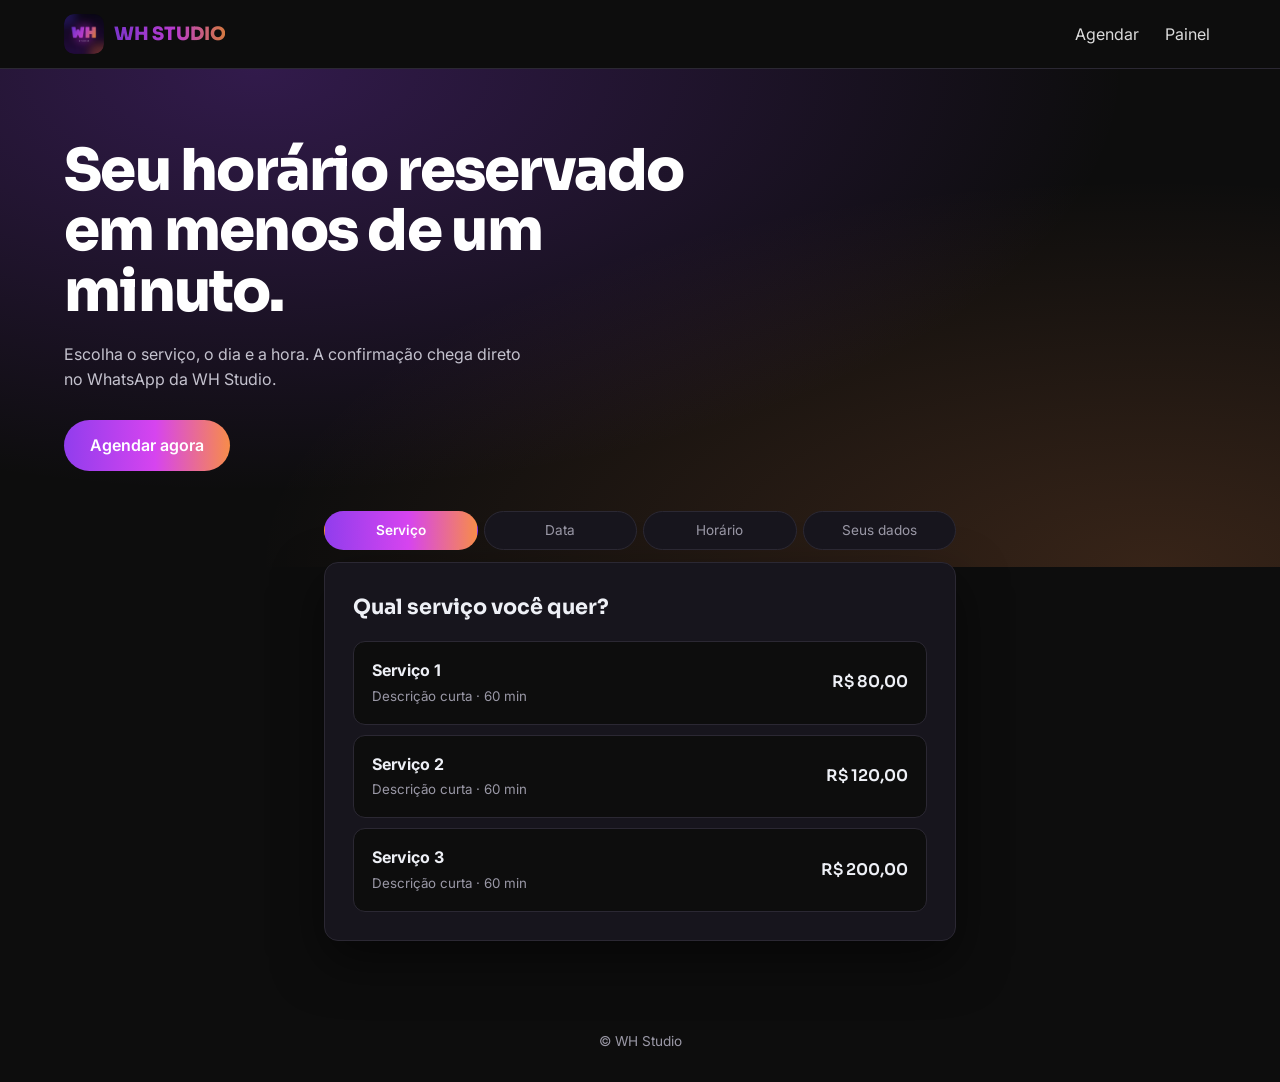
==== index.html @ 8f8f3b32 "Add files via upload" ====
<!DOCTYPE html>
<html lang="pt-BR">
<head>
<meta charset="UTF-8">
<meta name="viewport" content="width=device-width, initial-scale=1.0">
<title>WH Studio — Agende seu horário</title>
<link rel="preconnect" href="https://fonts.googleapis.com">
<link rel="preconnect" href="https://fonts.gstatic.com" crossorigin>
<link href="https://fonts.googleapis.com/css2?family=Sora:wght@400;600;800&family=Inter:wght@400;500&display=swap" rel="stylesheet">
<link rel="icon" href="logo-icon.png">
<link rel="stylesheet" href="style.css">
</head>
<body>
<header class="top">
  <a class="logo" href="#"><img src="logo-icon.png" alt="WH Studio"><span>WH STUDIO</span></a>
  <nav>
    <a href="#agendar">Agendar</a>
    <button id="btnAdmin" class="link">Painel</button>
  </nav>
</header>

<main>
  <section class="hero">
    <h1>Seu horário reservado em menos de um minuto.</h1>
    <p>Escolha o serviço, o dia e a hora. A confirmação chega direto no WhatsApp da WH Studio.</p>
    <a class="btn" href="#agendar">Agendar agora</a>
  </section>

  <section id="agendar" class="booking">
    <ol class="steps" id="steps">
      <li class="on">Serviço</li><li>Data</li><li>Horário</li><li>Seus dados</li>
    </ol>

    <div class="panel" data-step="1">
      <h2>Qual serviço você quer?</h2>
      <div class="services" id="services"></div>
    </div>

    <div class="panel" data-step="2" hidden>
      <h2>Escolha o dia</h2>
      <div class="cal">
        <div class="cal-head">
          <button class="icon" id="prev" aria-label="Mês anterior">‹</button>
          <strong id="monthLabel"></strong>
          <button class="icon" id="next" aria-label="Próximo mês">›</button>
        </div>
        <div class="grid week" id="week"></div>
        <div class="grid" id="days"></div>
      </div>
      <button class="ghost back">Voltar</button>
    </div>

    <div class="panel" data-step="3" hidden>
      <h2>Horários disponíveis em <span id="dateLabel"></span></h2>
      <div class="slots" id="slots"></div>
      <button class="ghost back">Voltar</button>
    </div>

    <div class="panel" data-step="4" hidden>
      <h2>Quase lá</h2>
      <div class="resume" id="resume"></div>
      <div class="fields">
        <label>Nome<input id="name" autocomplete="name" placeholder="Seu nome completo"></label>
        <label>WhatsApp<input id="phone" type="tel" autocomplete="tel" placeholder="(79) 90000-0000"></label>
      </div>
      <p class="err" id="err" role="alert"></p>
      <div class="row">
        <button class="ghost back">Voltar</button>
        <button class="btn" id="confirm">Confirmar agendamento</button>
      </div>
    </div>

    <div class="panel done" data-step="5" hidden>
      <h2>Agendamento confirmado</h2>
      <p id="doneText"></p>
      <a class="btn" id="wa" target="_blank" rel="noopener">Enviar confirmação no WhatsApp</a>
      <button class="ghost" id="again">Fazer outro agendamento</button>
    </div>
  </section>
</main>

<dialog id="admin">
  <div class="admin-head"><h2>Agendamentos</h2><button class="icon" id="closeAdmin" aria-label="Fechar">×</button></div>
  <div id="adminLogin">
    <label>Senha do painel<input id="pin" type="password" placeholder="Digite a senha"></label>
    <button class="btn" id="enter">Entrar</button>
  </div>
  <div id="adminList" hidden></div>
</dialog>

<footer>© WH Studio</footer>
<script src="script.js"></script>
</body>
</html>
---- style.css ----
/* ====== CORES DA WH STUDIO — troque aqui ====== */
:root{
  --purple:#913DED;       /* roxo da logo */
  --magenta:#D644EF;      /* magenta da logo */
  --orange:#F78C4A;       /* laranja da logo */
  --grad:linear-gradient(90deg,#913DED,#D644EF 55%,#F78C4A);
  --brand:#D644EF;
  --ink:#0D0D0D;         /* fundo principal */
  --paper:#17151D;       /* cards */
  --bg:#0D0D0D;
  --text:#EEF0F6;
  --muted:#9A98A6;
  --line:#2B2833;
  --danger:#FF6B6B;
  --radius:14px;
}
*{box-sizing:border-box;margin:0}
body{font:16px/1.55 Inter,system-ui,sans-serif;background:var(--bg);color:var(--text)}
h1,h2,.logo{font-family:Sora,sans-serif}
button{font:inherit;cursor:pointer}
:focus-visible{outline:3px solid var(--magenta);outline-offset:2px}

.top{display:flex;justify-content:space-between;align-items:center;padding:14px 5vw;border-bottom:1px solid var(--line);color:#fff}
.logo{display:flex;align-items:center;gap:10px;font-weight:800;font-size:1.15rem;text-decoration:none;letter-spacing:-.01em}
.logo img{width:40px;height:40px;border-radius:10px}
.logo span{background:var(--grad);-webkit-background-clip:text;background-clip:text;color:transparent}
.top nav{display:flex;gap:20px;align-items:center}
.top a,.link{color:#fff;text-decoration:none;background:none;border:0;opacity:.85}
.top a:hover,.link:hover{opacity:1;color:var(--orange)}

.hero{background:radial-gradient(ellipse at 20% 0%,rgba(145,61,237,.28),transparent 60%),radial-gradient(ellipse at 90% 100%,rgba(247,140,74,.18),transparent 55%);color:#fff;padding:72px 5vw 96px}
.hero h1{font-size:clamp(2rem,6vw,3.6rem);line-height:1.05;max-width:16ch;font-weight:800;letter-spacing:-.03em}
.hero p{margin:20px 0 28px;max-width:46ch;color:#C4C2CE}

.btn{display:inline-block;background:var(--grad);color:#fff;border:0;border-radius:999px;padding:13px 26px;font-weight:600;text-decoration:none;transition:filter .15s,transform .15s}
.btn:hover{filter:brightness(1.12);transform:translateY(-1px)}
.ghost{background:none;border:1px solid var(--line);border-radius:999px;padding:11px 22px;color:var(--text)}
.ghost:hover{border-color:var(--magenta)}
.icon{background:none;color:var(--text);border:1px solid var(--line);border-radius:50%;width:38px;height:38px;font-size:1.2rem}
.icon:hover{border-color:var(--magenta)}

.booking{max-width:760px;margin:-56px auto 60px;padding:0 5vw}
.steps{list-style:none;display:flex;gap:6px;padding:0;margin-bottom:12px}
.steps li{flex:1;text-align:center;font-size:.85rem;padding:8px 4px;border-radius:999px;background:var(--paper);color:var(--muted);border:1px solid var(--line)}
.steps li.on{background:var(--grad);color:#fff;border-color:transparent;font-weight:600}
.steps li.ok{color:var(--text)}

.panel{background:var(--paper);border:1px solid var(--line);border-radius:var(--radius);padding:28px;box-shadow:0 20px 50px rgba(0,0,0,.5)}
.panel[hidden]{display:none}
.panel h2{font-size:1.3rem;margin-bottom:18px}
.panel .back{margin-top:20px}

.services{display:grid;gap:10px}
.svc{display:flex;justify-content:space-between;align-items:center;text-align:left;width:100%;padding:16px 18px;border:1px solid var(--line);border-radius:12px;background:var(--bg);color:var(--text)}
.svc:hover{border-color:var(--magenta);background:#1F1A29}
.svc b{display:block}
.svc small{color:var(--muted)}
.svc .price{font-family:Sora;font-weight:600}

.cal-head{display:flex;justify-content:space-between;align-items:center;margin-bottom:12px;text-transform:capitalize}
.grid{display:grid;grid-template-columns:repeat(7,1fr);gap:6px}
.week{margin-bottom:6px;text-align:center;color:var(--muted);font-size:.8rem}
.day{aspect-ratio:1;border:1px solid var(--line);border-radius:10px;background:var(--bg);color:var(--text);font-weight:500}
.day:hover:not(:disabled){background:var(--grad);border-color:transparent;color:#fff}
.day:disabled{opacity:.3;cursor:not-allowed;background:transparent;border-color:transparent}
.day.today{border-color:var(--orange)}
.blank{visibility:hidden}

.slots{display:grid;grid-template-columns:repeat(auto-fill,minmax(90px,1fr));gap:10px}
.slot{padding:12px;border:1px solid var(--line);border-radius:10px;background:var(--bg);color:var(--text);font-weight:500}
.slot:hover:not(:disabled){background:var(--grad);border-color:transparent;color:#fff}
.slot:disabled{text-decoration:line-through;color:var(--muted);opacity:.5;cursor:not-allowed}

.resume{background:var(--bg);border-left:4px solid var(--magenta);border-radius:8px;padding:14px 16px;margin-bottom:18px}
.fields{display:grid;gap:14px}
label{display:grid;gap:6px;font-weight:500;font-size:.92rem}
input{font:inherit;padding:12px 14px;border:1px solid var(--line);border-radius:10px;background:var(--bg);color:var(--text)}
input:focus{border-color:var(--magenta);outline:none;box-shadow:0 0 0 3px rgba(214,68,239,.25)}
.err{color:var(--danger);min-height:1.4em;margin-top:8px;font-size:.9rem}
.row{display:flex;gap:12px;justify-content:space-between;flex-wrap:wrap;margin-top:8px}
.row .back{margin-top:0}
.done{text-align:center}
.done p{margin-bottom:20px}
.done .ghost{display:block;margin:14px auto 0}

dialog{background:var(--paper);color:var(--text);border:1px solid var(--line);border-radius:var(--radius);padding:24px;width:min(560px,92vw);max-height:80vh;overflow:auto}
dialog::backdrop{background:rgba(0,0,0,.75)}
.admin-head{display:flex;justify-content:space-between;align-items:center;margin-bottom:16px}
#adminLogin{display:grid;gap:12px}
.item{display:flex;justify-content:space-between;gap:12px;align-items:center;padding:12px 0;border-bottom:1px solid var(--line)}
.item small{color:var(--muted);display:block}
.item button{background:none;border:1px solid var(--danger);color:var(--danger);border-radius:8px;padding:6px 10px}
.empty{color:var(--muted)}

footer{text-align:center;padding:30px;color:var(--muted);font-size:.85rem}
@media(max-width:520px){.panel{padding:20px}.hero{padding-top:48px}}
@media(prefers-reduced-motion:reduce){*{transition:none!important}}
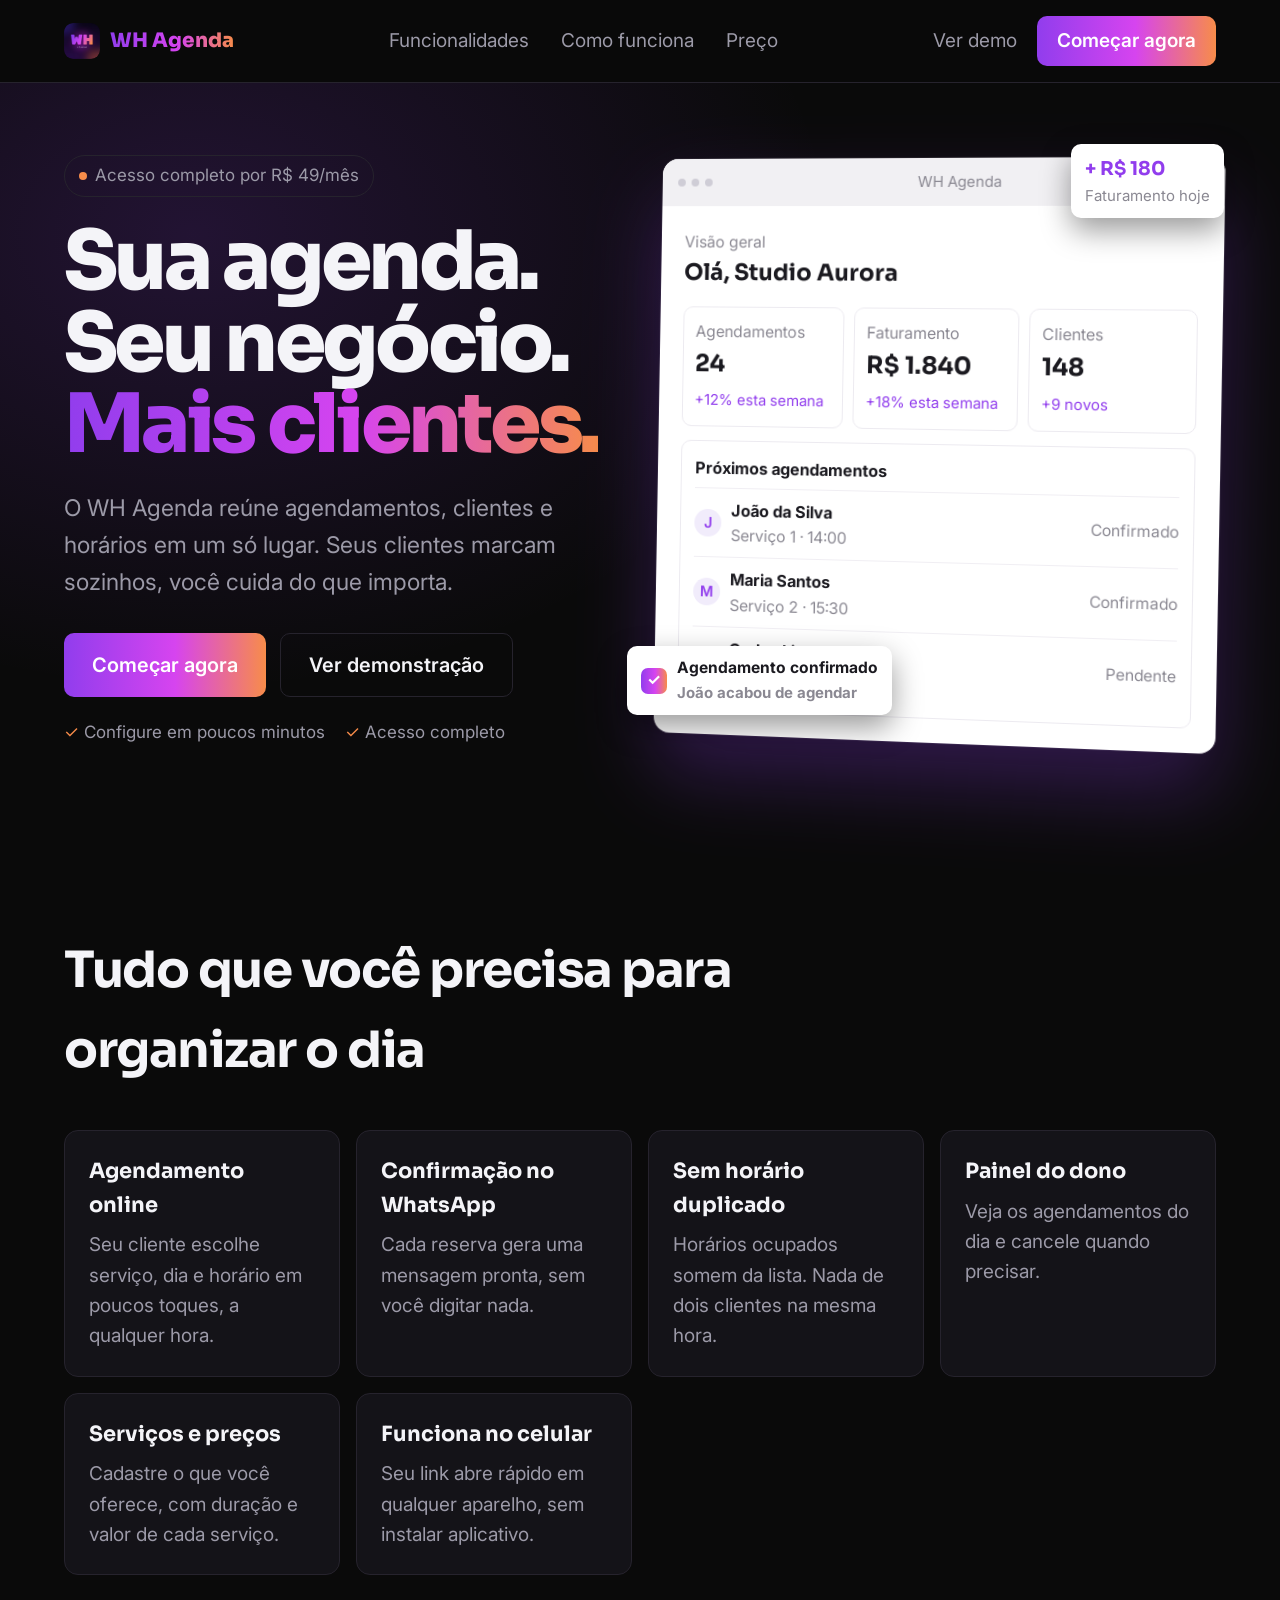
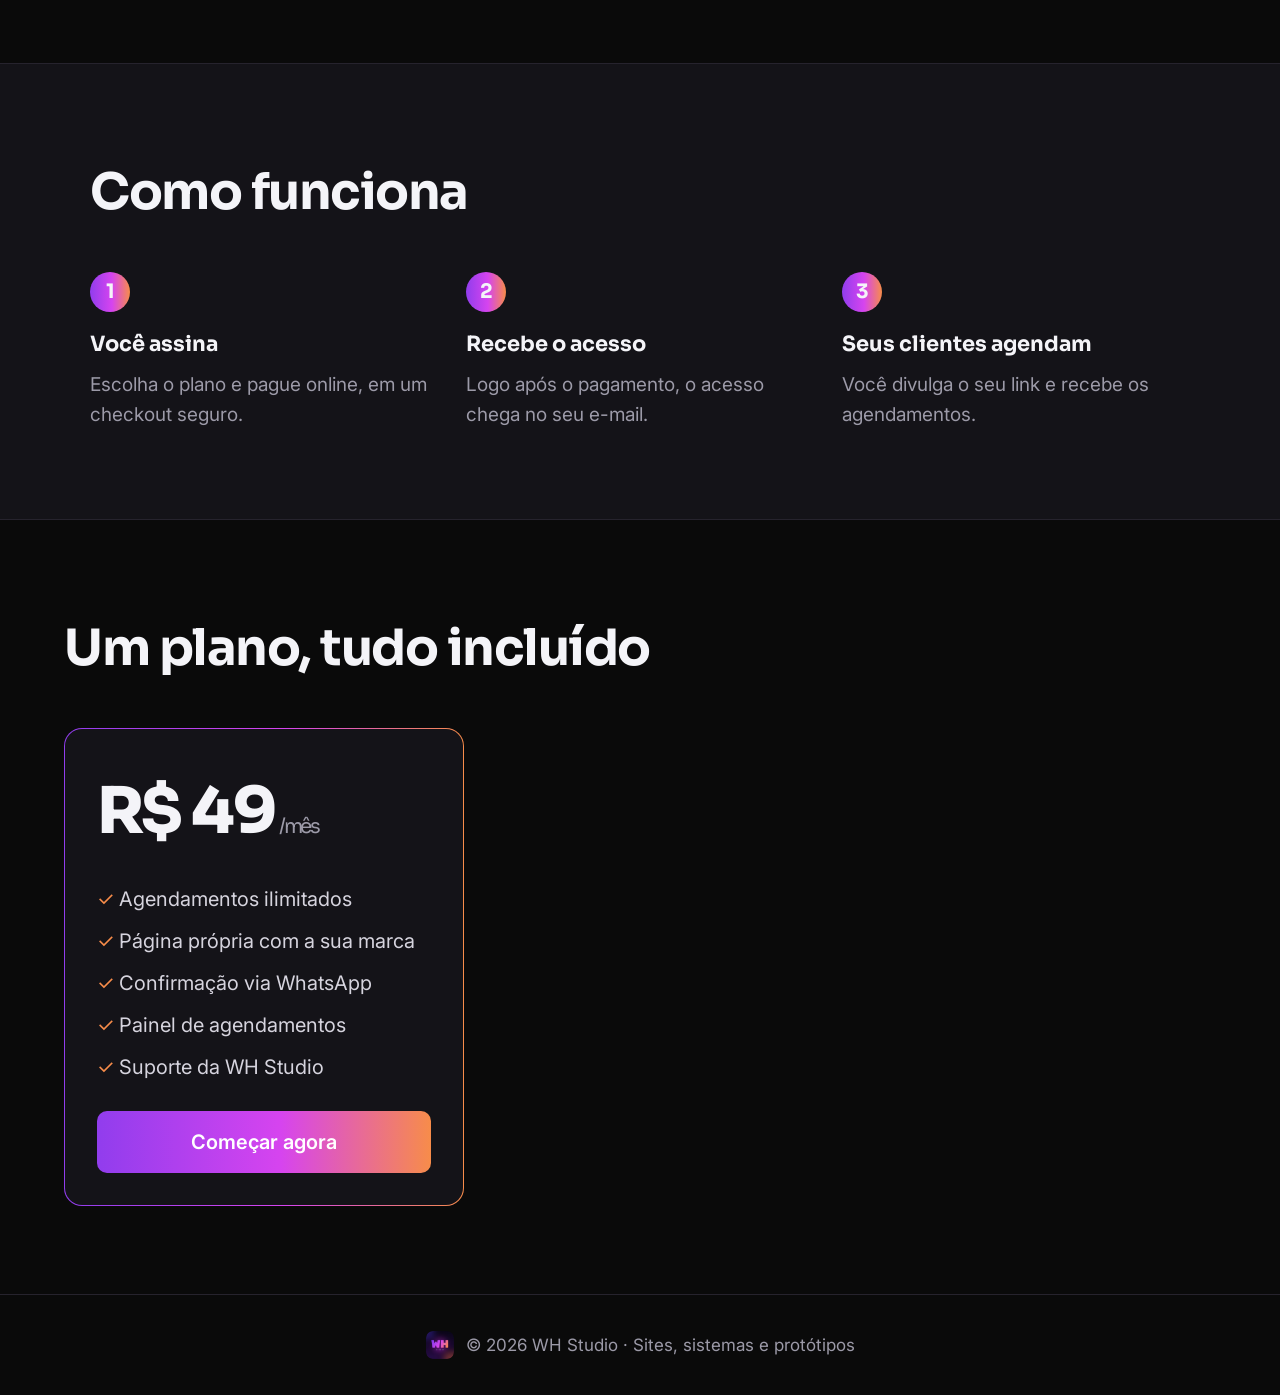
==== commit e54cd32d: "Add files via upload" ====
--- a/index.html
+++ b/index.html
@@ -3,92 +3,107 @@
 <head>
 <meta charset="UTF-8">
 <meta name="viewport" content="width=device-width, initial-scale=1.0">
-<title>WH Studio — Agende seu horário</title>
+<title>WH Agenda — Sua agenda. Seu negócio. Mais clientes.</title>
+<meta name="description" content="Sistema de agendamento online para o seu negócio, por WH Studio.">
 <link rel="preconnect" href="https://fonts.googleapis.com">
 <link rel="preconnect" href="https://fonts.gstatic.com" crossorigin>
-<link href="https://fonts.googleapis.com/css2?family=Sora:wght@400;600;800&family=Inter:wght@400;500&display=swap" rel="stylesheet">
+<link href="https://fonts.googleapis.com/css2?family=Sora:wght@400;600;800&family=Inter:wght@400;500;600&display=swap" rel="stylesheet">
 <link rel="icon" href="logo-icon.png">
 <link rel="stylesheet" href="style.css">
 </head>
 <body>
 <header class="top">
-  <a class="logo" href="#"><img src="logo-icon.png" alt="WH Studio"><span>WH STUDIO</span></a>
-  <nav>
-    <a href="#agendar">Agendar</a>
-    <button id="btnAdmin" class="link">Painel</button>
+  <a class="logo" href="#"><img src="logo-icon.png" alt=""><span>WH Agenda</span></a>
+  <nav class="links">
+    <a href="#funcionalidades">Funcionalidades</a>
+    <a href="#como-funciona">Como funciona</a>
+    <a href="#preco">Preço</a>
   </nav>
+  <div class="actions">
+    <a class="plain" href="agendar.html">Ver demo</a>
+    <button class="btn sm" data-open>Começar agora</button>
+  </div>
 </header>
 
 <main>
   <section class="hero">
-    <h1>Seu horário reservado em menos de um minuto.</h1>
-    <p>Escolha o serviço, o dia e a hora. A confirmação chega direto no WhatsApp da WH Studio.</p>
-    <a class="btn" href="#agendar">Agendar agora</a>
+    <div class="copy">
+      <p class="badge"><i></i>Acesso completo por R$ 49/mês</p>
+      <h1>Sua agenda.<br>Seu negócio.<br><em>Mais clientes.</em></h1>
+      <p class="lead">O WH Agenda reúne agendamentos, clientes e horários em um só lugar. Seus clientes marcam sozinhos, você cuida do que importa.</p>
+      <div class="cta">
+        <button class="btn" data-open>Começar agora</button>
+        <a class="btn outline" href="agendar.html">Ver demonstração</a>
+      </div>
+      <p class="checks"><span>✓ Configure em poucos minutos</span><span>✓ Acesso completo</span></p>
+    </div>
+
+    <div class="mock" aria-hidden="true">
+      <div class="win">
+        <div class="bar"><b></b><b></b><b></b><span>WH Agenda</span></div>
+        <div class="body">
+          <small>Visão geral</small>
+          <h3>Olá, Studio Aurora</h3>
+          <div class="stats">
+            <div><small>Agendamentos</small><strong>24</strong><em>+12% esta semana</em></div>
+            <div><small>Faturamento</small><strong>R$ 1.840</strong><em>+18% esta semana</em></div>
+            <div><small>Clientes</small><strong>148</strong><em>+9 novos</em></div>
+          </div>
+          <div class="list">
+            <h4>Próximos agendamentos</h4>
+            <p><span class="av">J</span><b>João da Silva<small>Serviço 1 · 14:00</small></b><u>Confirmado</u></p>
+            <p><span class="av">M</span><b>Maria Santos<small>Serviço 2 · 15:30</small></b><u>Confirmado</u></p>
+            <p><span class="av">C</span><b>Carlos Lima<small>Serviço 3 · 17:00</small></b><u>Pendente</u></p>
+          </div>
+        </div>
+      </div>
+      <div class="chip c1"><strong>+ R$ 180</strong><small>Faturamento hoje</small></div>
+      <div class="chip c2"><span class="ok">✓</span><b>Agendamento confirmado<small>João acabou de agendar</small></b></div>
+    </div>
   </section>
 
-  <section id="agendar" class="booking">
-    <ol class="steps" id="steps">
-      <li class="on">Serviço</li><li>Data</li><li>Horário</li><li>Seus dados</li>
+  <section id="funcionalidades" class="sec">
+    <h2>Tudo que você precisa para organizar o dia</h2>
+    <div class="cards">
+      <article><h3>Agendamento online</h3><p>Seu cliente escolhe serviço, dia e horário em poucos toques, a qualquer hora.</p></article>
+      <article><h3>Confirmação no WhatsApp</h3><p>Cada reserva gera uma mensagem pronta, sem você digitar nada.</p></article>
+      <article><h3>Sem horário duplicado</h3><p>Horários ocupados somem da lista. Nada de dois clientes na mesma hora.</p></article>
+      <article><h3>Painel do dono</h3><p>Veja os agendamentos do dia e cancele quando precisar.</p></article>
+      <article><h3>Serviços e preços</h3><p>Cadastre o que você oferece, com duração e valor de cada serviço.</p></article>
+      <article><h3>Funciona no celular</h3><p>Seu link abre rápido em qualquer aparelho, sem instalar aplicativo.</p></article>
+    </div>
+  </section>
+
+  <section id="como-funciona" class="sec alt">
+    <h2>Como funciona</h2>
+    <ol class="how">
+      <li><b>1</b><h3>Você assina</h3><p>Escolha o plano e pague online, em um checkout seguro.</p></li>
+      <li><b>2</b><h3>Recebe o acesso</h3><p>Logo após o pagamento, o acesso chega no seu e-mail.</p></li>
+      <li><b>3</b><h3>Seus clientes agendam</h3><p>Você divulga o seu link e recebe os agendamentos.</p></li>
     </ol>
+  </section>
 
-    <div class="panel" data-step="1">
-      <h2>Qual serviço você quer?</h2>
-      <div class="services" id="services"></div>
-    </div>
-
-    <div class="panel" data-step="2" hidden>
-      <h2>Escolha o dia</h2>
-      <div class="cal">
-        <div class="cal-head">
-          <button class="icon" id="prev" aria-label="Mês anterior">‹</button>
-          <strong id="monthLabel"></strong>
-          <button class="icon" id="next" aria-label="Próximo mês">›</button>
-        </div>
-        <div class="grid week" id="week"></div>
-        <div class="grid" id="days"></div>
-      </div>
-      <button class="ghost back">Voltar</button>
-    </div>
-
-    <div class="panel" data-step="3" hidden>
-      <h2>Horários disponíveis em <span id="dateLabel"></span></h2>
-      <div class="slots" id="slots"></div>
-      <button class="ghost back">Voltar</button>
-    </div>
-
-    <div class="panel" data-step="4" hidden>
-      <h2>Quase lá</h2>
-      <div class="resume" id="resume"></div>
-      <div class="fields">
-        <label>Nome<input id="name" autocomplete="name" placeholder="Seu nome completo"></label>
-        <label>WhatsApp<input id="phone" type="tel" autocomplete="tel" placeholder="(79) 90000-0000"></label>
-      </div>
-      <p class="err" id="err" role="alert"></p>
-      <div class="row">
-        <button class="ghost back">Voltar</button>
-        <button class="btn" id="confirm">Confirmar agendamento</button>
-      </div>
-    </div>
-
-    <div class="panel done" data-step="5" hidden>
-      <h2>Agendamento confirmado</h2>
-      <p id="doneText"></p>
-      <a class="btn" id="wa" target="_blank" rel="noopener">Enviar confirmação no WhatsApp</a>
-      <button class="ghost" id="again">Fazer outro agendamento</button>
+  <section id="preco" class="sec">
+    <h2>Um plano, tudo incluído</h2>
+    <div class="plan">
+      <p class="price">R$ 49<small>/mês</small></p>
+      <ul>
+        <li>✓ Agendamentos ilimitados</li>
+        <li>✓ Página própria com a sua marca</li>
+        <li>✓ Confirmação via WhatsApp</li>
+        <li>✓ Painel de agendamentos</li>
+        <li>✓ Suporte da WH Studio</li>
+      </ul>
+      <button class="btn block" data-open>Começar agora</button>
     </div>
   </section>
 </main>
 
-<dialog id="admin">
-  <div class="admin-head"><h2>Agendamentos</h2><button class="icon" id="closeAdmin" aria-label="Fechar">×</button></div>
-  <div id="adminLogin">
-    <label>Senha do painel<input id="pin" type="password" placeholder="Digite a senha"></label>
-    <button class="btn" id="enter">Entrar</button>
-  </div>
-  <div id="adminList" hidden></div>
-</dialog>
+<footer>
+  <img src="logo-icon.png" alt="" width="28" height="28">
+  <span>© <span id="year"></span> WH Studio · Sites, sistemas e protótipos</span>
+</footer>
 
-<footer>© WH Studio</footer>
 <script src="script.js"></script>
 </body>
 </html>
--- a/style.css
+++ b/style.css
@@ -1,97 +1,623 @@
-/* ====== CORES DA WH STUDIO — troque aqui ====== */
-:root{
-  --purple:#913DED;       /* roxo da logo */
-  --magenta:#D644EF;      /* magenta da logo */
-  --orange:#F78C4A;       /* laranja da logo */
-  --grad:linear-gradient(90deg,#913DED,#D644EF 55%,#F78C4A);
-  --brand:#D644EF;
-  --ink:#0D0D0D;         /* fundo principal */
-  --paper:#17151D;       /* cards */
-  --bg:#0D0D0D;
-  --text:#EEF0F6;
-  --muted:#9A98A6;
-  --line:#2B2833;
-  --danger:#FF6B6B;
-  --radius:14px;
-}
-*{box-sizing:border-box;margin:0}
-body{font:16px/1.55 Inter,system-ui,sans-serif;background:var(--bg);color:var(--text)}
-h1,h2,.logo{font-family:Sora,sans-serif}
-button{font:inherit;cursor:pointer}
-:focus-visible{outline:3px solid var(--magenta);outline-offset:2px}
-
-.top{display:flex;justify-content:space-between;align-items:center;padding:14px 5vw;border-bottom:1px solid var(--line);color:#fff}
-.logo{display:flex;align-items:center;gap:10px;font-weight:800;font-size:1.15rem;text-decoration:none;letter-spacing:-.01em}
-.logo img{width:40px;height:40px;border-radius:10px}
-.logo span{background:var(--grad);-webkit-background-clip:text;background-clip:text;color:transparent}
-.top nav{display:flex;gap:20px;align-items:center}
-.top a,.link{color:#fff;text-decoration:none;background:none;border:0;opacity:.85}
-.top a:hover,.link:hover{opacity:1;color:var(--orange)}
-
-.hero{background:radial-gradient(ellipse at 20% 0%,rgba(145,61,237,.28),transparent 60%),radial-gradient(ellipse at 90% 100%,rgba(247,140,74,.18),transparent 55%);color:#fff;padding:72px 5vw 96px}
-.hero h1{font-size:clamp(2rem,6vw,3.6rem);line-height:1.05;max-width:16ch;font-weight:800;letter-spacing:-.03em}
-.hero p{margin:20px 0 28px;max-width:46ch;color:#C4C2CE}
-
-.btn{display:inline-block;background:var(--grad);color:#fff;border:0;border-radius:999px;padding:13px 26px;font-weight:600;text-decoration:none;transition:filter .15s,transform .15s}
-.btn:hover{filter:brightness(1.12);transform:translateY(-1px)}
-.ghost{background:none;border:1px solid var(--line);border-radius:999px;padding:11px 22px;color:var(--text)}
-.ghost:hover{border-color:var(--magenta)}
-.icon{background:none;color:var(--text);border:1px solid var(--line);border-radius:50%;width:38px;height:38px;font-size:1.2rem}
-.icon:hover{border-color:var(--magenta)}
-
-.booking{max-width:760px;margin:-56px auto 60px;padding:0 5vw}
-.steps{list-style:none;display:flex;gap:6px;padding:0;margin-bottom:12px}
-.steps li{flex:1;text-align:center;font-size:.85rem;padding:8px 4px;border-radius:999px;background:var(--paper);color:var(--muted);border:1px solid var(--line)}
-.steps li.on{background:var(--grad);color:#fff;border-color:transparent;font-weight:600}
-.steps li.ok{color:var(--text)}
-
-.panel{background:var(--paper);border:1px solid var(--line);border-radius:var(--radius);padding:28px;box-shadow:0 20px 50px rgba(0,0,0,.5)}
-.panel[hidden]{display:none}
-.panel h2{font-size:1.3rem;margin-bottom:18px}
-.panel .back{margin-top:20px}
-
-.services{display:grid;gap:10px}
-.svc{display:flex;justify-content:space-between;align-items:center;text-align:left;width:100%;padding:16px 18px;border:1px solid var(--line);border-radius:12px;background:var(--bg);color:var(--text)}
-.svc:hover{border-color:var(--magenta);background:#1F1A29}
-.svc b{display:block}
-.svc small{color:var(--muted)}
-.svc .price{font-family:Sora;font-weight:600}
-
-.cal-head{display:flex;justify-content:space-between;align-items:center;margin-bottom:12px;text-transform:capitalize}
-.grid{display:grid;grid-template-columns:repeat(7,1fr);gap:6px}
-.week{margin-bottom:6px;text-align:center;color:var(--muted);font-size:.8rem}
-.day{aspect-ratio:1;border:1px solid var(--line);border-radius:10px;background:var(--bg);color:var(--text);font-weight:500}
-.day:hover:not(:disabled){background:var(--grad);border-color:transparent;color:#fff}
-.day:disabled{opacity:.3;cursor:not-allowed;background:transparent;border-color:transparent}
-.day.today{border-color:var(--orange)}
-.blank{visibility:hidden}
-
-.slots{display:grid;grid-template-columns:repeat(auto-fill,minmax(90px,1fr));gap:10px}
-.slot{padding:12px;border:1px solid var(--line);border-radius:10px;background:var(--bg);color:var(--text);font-weight:500}
-.slot:hover:not(:disabled){background:var(--grad);border-color:transparent;color:#fff}
-.slot:disabled{text-decoration:line-through;color:var(--muted);opacity:.5;cursor:not-allowed}
-
-.resume{background:var(--bg);border-left:4px solid var(--magenta);border-radius:8px;padding:14px 16px;margin-bottom:18px}
-.fields{display:grid;gap:14px}
-label{display:grid;gap:6px;font-weight:500;font-size:.92rem}
-input{font:inherit;padding:12px 14px;border:1px solid var(--line);border-radius:10px;background:var(--bg);color:var(--text)}
-input:focus{border-color:var(--magenta);outline:none;box-shadow:0 0 0 3px rgba(214,68,239,.25)}
-.err{color:var(--danger);min-height:1.4em;margin-top:8px;font-size:.9rem}
-.row{display:flex;gap:12px;justify-content:space-between;flex-wrap:wrap;margin-top:8px}
-.row .back{margin-top:0}
-.done{text-align:center}
-.done p{margin-bottom:20px}
-.done .ghost{display:block;margin:14px auto 0}
-
-dialog{background:var(--paper);color:var(--text);border:1px solid var(--line);border-radius:var(--radius);padding:24px;width:min(560px,92vw);max-height:80vh;overflow:auto}
-dialog::backdrop{background:rgba(0,0,0,.75)}
-.admin-head{display:flex;justify-content:space-between;align-items:center;margin-bottom:16px}
-#adminLogin{display:grid;gap:12px}
-.item{display:flex;justify-content:space-between;gap:12px;align-items:center;padding:12px 0;border-bottom:1px solid var(--line)}
-.item small{color:var(--muted);display:block}
-.item button{background:none;border:1px solid var(--danger);color:var(--danger);border-radius:8px;padding:6px 10px}
-.empty{color:var(--muted)}
-
-footer{text-align:center;padding:30px;color:var(--muted);font-size:.85rem}
-@media(max-width:520px){.panel{padding:20px}.hero{padding-top:48px}}
-@media(prefers-reduced-motion:reduce){*{transition:none!important}}
+/* ====== CORES DA WH STUDIO ====== */
+:root {
+  --purple: #913DED;
+  --magenta: #D644EF;
+  --orange: #F78C4A;
+  --grad: linear-gradient(90deg, #913DED, #D644EF 55%, #F78C4A);
+  --bg: #0A0A0A;
+  --card: #141318;
+  --line: #26232D;
+  --text: #F4F4F8;
+  --muted: #9C9AA8;
+  --danger: #FF6B6B;
+}
+
+* {
+  box-sizing: border-box;
+  margin: 0
+}
+
+html {
+  font-size: 125%;
+  scroll-behavior: smooth;
+  scroll-padding-top: 80px
+}
+
+body {
+  font: 1rem/1.6 Inter, system-ui, sans-serif;
+  background: var(--bg);
+  color: var(--text)
+}
+
+h1,
+h2,
+h3,
+.logo,
+.price {
+  font-family: Sora, sans-serif
+}
+
+button {
+  font: inherit;
+  cursor: pointer
+}
+
+a {
+  color: inherit
+}
+
+:focus-visible {
+  outline: 3px solid var(--magenta);
+  outline-offset: 2px
+}
+
+.top {
+  display: flex;
+  align-items: center;
+  justify-content: space-between;
+  gap: 16px;
+  padding: 16px 5vw;
+  border-bottom: 1px solid var(--line);
+  position: sticky;
+  top: 0;
+  background: rgba(10, 10, 10, .88);
+  backdrop-filter: blur(10px);
+  z-index: 5
+}
+
+.logo {
+  display: flex;
+  align-items: center;
+  gap: 10px;
+  font-weight: 800;
+  text-decoration: none
+}
+
+.logo img {
+  width: 36px;
+  height: 36px;
+  border-radius: 9px
+}
+
+.logo span {
+  background: var(--grad);
+  -webkit-background-clip: text;
+  background-clip: text;
+  color: transparent
+}
+
+.links {
+  display: flex;
+  gap: 32px
+}
+
+.links a,
+.plain {
+  text-decoration: none;
+  color: var(--muted);
+  font-size: .95rem
+}
+
+.links a:hover,
+.plain:hover {
+  color: #fff
+}
+
+.actions {
+  display: flex;
+  align-items: center;
+  gap: 20px
+}
+
+.btn {
+  display: inline-flex;
+  align-items: center;
+  justify-content: center;
+  background: var(--grad);
+  color: #fff;
+  border: 0;
+  border-radius: 10px;
+  padding: 15px 28px;
+  font-weight: 600;
+  text-decoration: none;
+  transition: filter .15s, transform .15s
+}
+
+.btn:hover {
+  filter: brightness(1.12);
+  transform: translateY(-1px)
+}
+
+.btn.sm {
+  padding: 10px 20px;
+  font-size: .95rem
+}
+
+.btn.block {
+  width: 100%
+}
+
+.btn.outline {
+  background: transparent;
+  border: 1px solid var(--line);
+  color: var(--text)
+}
+
+.btn.outline:hover {
+  border-color: var(--magenta);
+  filter: none
+}
+
+.hero {
+  display: grid;
+  grid-template-columns: 1fr 1.05fr;
+  gap: 48px;
+  align-items: center;
+  padding: 72px 5vw 96px;
+  max-width: 1280px;
+  margin: 0 auto;
+  background: radial-gradient(ellipse 50% 60% at 15% 20%, rgba(145, 61, 237, .18), transparent)
+}
+
+.badge {
+  display: inline-flex;
+  align-items: center;
+  gap: 8px;
+  border: 1px solid var(--line);
+  border-radius: 999px;
+  padding: 6px 14px;
+  font-size: .85rem;
+  color: var(--muted)
+}
+
+.badge i {
+  width: 8px;
+  height: 8px;
+  border-radius: 50%;
+  background: var(--orange)
+}
+
+h1 {
+  font-size: clamp(2.6rem, 6.4vw, 4.6rem);
+  line-height: 1;
+  letter-spacing: -.045em;
+  font-weight: 800;
+  margin: 24px 0
+}
+
+h1 em {
+  font-style: normal;
+  background: var(--grad);
+  -webkit-background-clip: text;
+  background-clip: text;
+  color: transparent
+}
+
+.lead {
+  color: var(--muted);
+  font-size: 1.15rem;
+  max-width: 46ch;
+  margin-bottom: 32px
+}
+
+.cta {
+  display: flex;
+  gap: 14px;
+  flex-wrap: wrap
+}
+
+.checks {
+  display: flex;
+  gap: 20px;
+  flex-wrap: wrap;
+  margin-top: 22px;
+  color: var(--muted);
+  font-size: .85rem
+}
+
+.checks span::first-letter {
+  color: var(--orange)
+}
+
+/* mockup */
+.mock {
+  position: relative
+}
+
+.win {
+  background: #fff;
+  color: #1b1a20;
+  border-radius: 16px;
+  overflow: hidden;
+  transform: perspective(1400px) rotateY(-6deg) rotateZ(1deg);
+  box-shadow: 0 40px 80px rgba(145, 61, 237, .28), 0 0 0 1px rgba(255, 255, 255, .08)
+}
+
+.bar {
+  display: flex;
+  align-items: center;
+  gap: 6px;
+  background: #F1F0F3;
+  padding: 12px 16px
+}
+
+.bar b {
+  width: 8px;
+  height: 8px;
+  border-radius: 50%;
+  background: #CFCDD6
+}
+
+.bar span {
+  margin: 0 auto;
+  font-size: .75rem;
+  color: #8a8892
+}
+
+.body {
+  padding: 24px
+}
+
+.body small {
+  color: #8a8892;
+  font-size: .8rem;
+  display: block
+}
+
+.body h3 {
+  font-size: 1.15rem;
+  margin-bottom: 16px
+}
+
+.stats {
+  display: grid;
+  grid-template-columns: repeat(3, 1fr);
+  gap: 10px
+}
+
+.stats div {
+  border: 1px solid #ECEAF0;
+  border-radius: 10px;
+  padding: 12px
+}
+
+.stats strong {
+  display: block;
+  font-family: Sora;
+  font-size: 1.2rem
+}
+
+.stats em {
+  font-style: normal;
+  font-size: .75rem;
+  color: #913DED
+}
+
+.list {
+  margin-top: 14px;
+  border: 1px solid #ECEAF0;
+  border-radius: 10px;
+  padding: 14px
+}
+
+.list h4 {
+  font-size: .82rem;
+  margin-bottom: 6px
+}
+
+.list p {
+  display: flex;
+  align-items: center;
+  gap: 10px;
+  padding: 9px 0;
+  border-top: 1px solid #F0EEF3
+}
+
+.list b {
+  flex: 1;
+  font-size: .82rem
+}
+
+.list b small {
+  font-weight: 400
+}
+
+.list u {
+  text-decoration: none;
+  font-size: .78rem;
+  color: #8a8892
+}
+
+.av {
+  width: 28px;
+  height: 28px;
+  border-radius: 50%;
+  background: #F1ECFB;
+  color: #913DED;
+  display: grid;
+  place-items: center;
+  font-size: .75rem;
+  font-weight: 600
+}
+
+.chip {
+  position: absolute;
+  background: #fff;
+  color: #1b1a20;
+  border-radius: 10px;
+  padding: 10px 14px;
+  box-shadow: 0 12px 30px rgba(0, 0, 0, .4);
+  font-size: .78rem
+}
+
+.chip small {
+  display: block;
+  color: #8a8892;
+  font-size: .75rem
+}
+
+.c1 {
+  top: -14px;
+  right: -8px
+}
+
+.c1 strong {
+  font-family: Sora;
+  color: #913DED;
+  font-size: .95rem
+}
+
+.c2 {
+  bottom: 28px;
+  left: -24px;
+  display: flex;
+  gap: 10px;
+  align-items: center
+}
+
+.c2 b {
+  font-size: .78rem
+}
+
+.ok {
+  width: 26px;
+  height: 26px;
+  border-radius: 7px;
+  background: var(--grad);
+  color: #fff;
+  display: grid;
+  place-items: center;
+  font-weight: 700
+}
+
+/* seções */
+.sec {
+  padding: 88px 5vw;
+  max-width: 1280px;
+  margin: 0 auto
+}
+
+.sec.alt {
+  max-width: none;
+  background: var(--card);
+  border-block: 1px solid var(--line)
+}
+
+.sec.alt>* {
+  max-width: 1100px;
+  margin-inline: auto
+}
+
+.sec h2 {
+  font-size: clamp(1.7rem, 4vw, 2.5rem);
+  letter-spacing: -.03em;
+  margin-bottom: 40px;
+  max-width: 20ch
+}
+
+.cards {
+  display: grid;
+  grid-template-columns: repeat(auto-fit, minmax(260px, 1fr));
+  gap: 16px
+}
+
+.cards article {
+  background: var(--card);
+  border: 1px solid var(--line);
+  border-radius: 14px;
+  padding: 24px
+}
+
+.cards h3,
+.how h3 {
+  font-size: 1.05rem;
+  margin-bottom: 8px
+}
+
+.cards p,
+.how p {
+  color: var(--muted);
+  font-size: .95rem
+}
+
+.how {
+  list-style: none;
+  padding: 0;
+  display: grid;
+  grid-template-columns: repeat(auto-fit, minmax(240px, 1fr));
+  gap: 28px
+}
+
+.how b {
+  display: grid;
+  place-items: center;
+  width: 40px;
+  height: 40px;
+  border-radius: 50%;
+  background: var(--grad);
+  font-family: Sora;
+  margin-bottom: 16px
+}
+
+.plan {
+  max-width: 400px;
+  background: var(--card);
+  border: 1px solid transparent;
+  border-radius: 18px;
+  padding: 32px;
+  background: linear-gradient(var(--card), var(--card)) padding-box, var(--grad) border-box
+}
+
+.price {
+  font-size: 3.2rem;
+  font-weight: 800;
+  letter-spacing: -.04em
+}
+
+.price small {
+  font-size: 1rem;
+  font-weight: 400;
+  color: var(--muted);
+  margin-left: 4px
+}
+
+.plan ul {
+  list-style: none;
+  padding: 0;
+  margin: 20px 0 28px;
+  display: grid;
+  gap: 10px;
+  color: #D6D4DE
+}
+
+.plan li::first-letter {
+  color: var(--orange)
+}
+
+footer {
+  display: flex;
+  align-items: center;
+  justify-content: center;
+  gap: 12px;
+  padding: 36px 5vw;
+  border-top: 1px solid var(--line);
+  color: var(--muted);
+  font-size: .85rem
+}
+
+footer img {
+  border-radius: 7px
+}
+
+dialog {
+  background: var(--card);
+  color: var(--text);
+  border: 1px solid var(--line);
+  border-radius: 16px;
+  padding: 28px;
+  width: min(440px, 92vw)
+}
+
+dialog::backdrop {
+  background: rgba(0, 0, 0, .75)
+}
+
+dialog[open] {
+  display: grid;
+  gap: 14px
+}
+
+.dh {
+  display: flex;
+  justify-content: space-between;
+  align-items: center
+}
+
+.dh h2 {
+  font-size: 1.25rem
+}
+
+.x {
+  background: none;
+  border: 1px solid var(--line);
+  border-radius: 50%;
+  width: 36px;
+  height: 36px;
+  color: var(--text);
+  font-size: 1.2rem
+}
+
+.sub {
+  color: var(--muted);
+  font-size: .92rem
+}
+
+label {
+  display: grid;
+  gap: 6px;
+  font-size: .9rem;
+  font-weight: 500
+}
+
+input {
+  font: inherit;
+  padding: 12px 14px;
+  border: 1px solid var(--line);
+  border-radius: 10px;
+  background: var(--bg);
+  color: var(--text)
+}
+
+input:focus {
+  outline: none;
+  border-color: var(--magenta);
+  box-shadow: 0 0 0 3px rgba(214, 68, 239, .25)
+}
+
+.err {
+  color: var(--danger);
+  font-size: .88rem;
+  min-height: 1.2em
+}
+
+@media(max-width:900px) {
+  .hero {
+    grid-template-columns: 1fr;
+    padding-top: 48px
+  }
+
+  .links {
+    display: none
+  }
+
+  .c2 {
+    left: 0
+  }
+
+  .c1 {
+    right: 0
+  }
+
+  .win {
+    transform: none
+  }
+}
+
+@media(max-width:520px) {
+  .plain {
+    display: none
+  }
+}
+
+@media(prefers-reduced-motion:reduce) {
+  * {
+    transition: none !important;
+    scroll-behavior: auto !important
+  }
+}
+
+@media(max-width:520px) {
+  html {
+    font-size: 112.5%
+  }
+}
